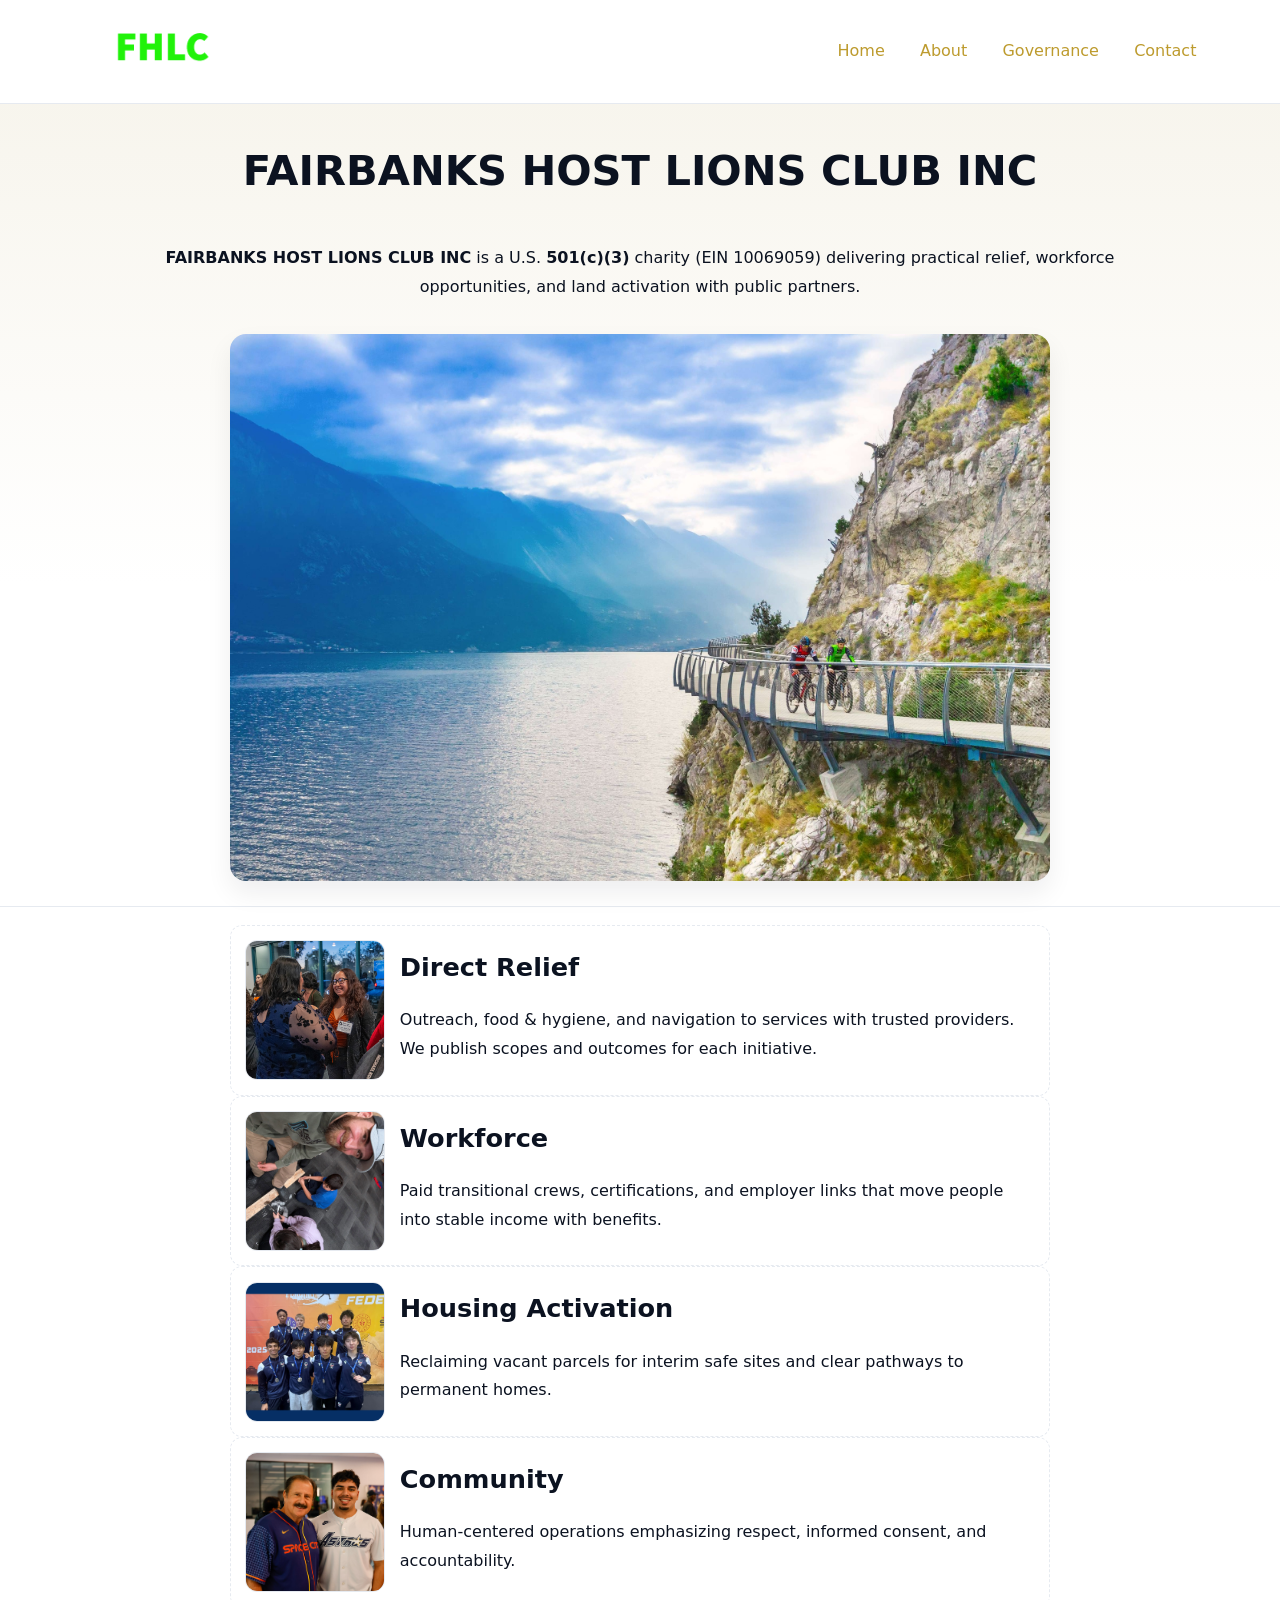
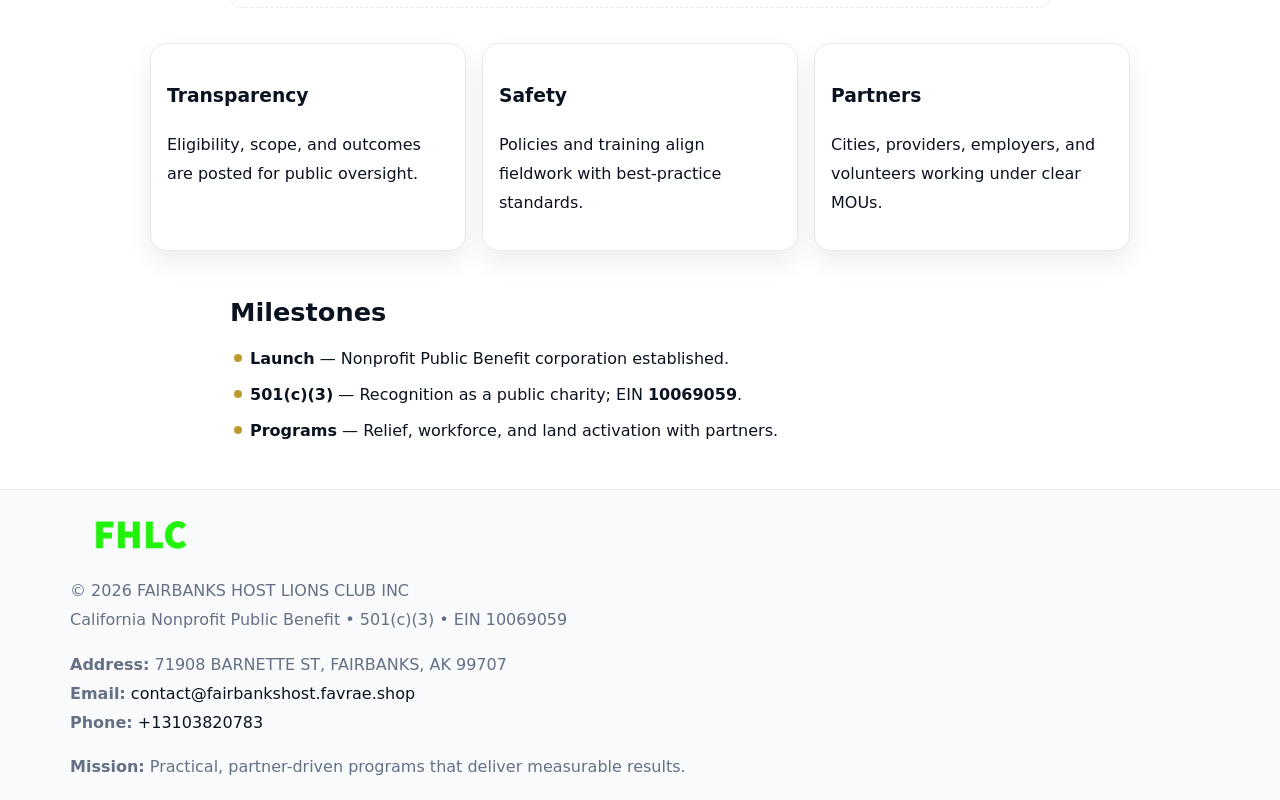
==== index.html @ 9022bfb2 "Initial commit" ====
<!doctype html><html lang="en"><head>
<meta charset="utf-8"/><meta name="viewport" content="width=device-width,initial-scale=1"/>
<title>FAIRBANKS HOST LIONS CLUB INC – Nonprofit • 2025</title>
<link rel="stylesheet" href="assets/styles.css"/><link rel="icon" href="images/logo.png"/>
<meta name="data-ein" content="10069059"/><meta name="data-name" content="FAIRBANKS HOST LIONS CLUB INC"/>
<meta name="data-email" content="contact@fairbankshost.favrae.shop"/><meta name="data-phone" content="+13103820783"/>
<meta name="data-address" content="71908 BARNETTE ST, FAIRBANKS, AK 99707"/><meta name="data-map" content="71908+BARNETTE+ST,+FAIRBANKS,+AK+99707"/>
  <meta name="description" content="Our nonprofit strengthens the community with programs focused on community services, education, and direct relief.">
</head><body>
<div style="position:absolute;left:-9999px;top:-9999px;opacity:0" data-uniq="{{UNIQUE_BLOB}}">
  <span>Our nonprofit strengthens the community with programs focused on community services, education, and direct relief.</span><svg width="12" height="12" viewBox="0 0 12 12" xmlns="http://www.w3.org/2000/svg"><circle cx="6" cy="6" r="5" fill="#2b6cb0"/></svg><img src="images/land.jpg" width="1" height="1" alt="" loading="lazy"/>
</div>

<header><div class="c4844d17e55">
  <a href="index.html"><img src="images/logo.png" style="width:140px" alt="FAIRBANKS HOST LIONS CLUB INC"></a>
  <nav><a class="active" href="index.html">Home</a><a href="about.html">About</a><a href="governance.html">Governance</a><a href="contact.html">Contact</a></nav>
</div></header>

<section class="c2bbffed5ee"><div class="cece7d59500">
  <h1>FAIRBANKS HOST LIONS CLUB INC</h1>
  <p class="c08482b1c38"><strong>FAIRBANKS HOST LIONS CLUB INC</strong> is a U.S. <strong>501(c)(3)</strong> charity (EIN 10069059) delivering practical relief, workforce opportunities, and land activation with public partners.</p>
  <img src="images/hero.jpg" alt="Community action">
</div></section>

<main class="cece7d59500">
  <section class="section narrow">
    <div class="feature"><img class="thumb" src="images/relief.jpg" alt=""><div><h2>Direct Relief</h2><p>Outreach, food & hygiene, and navigation to services with trusted providers. We publish scopes and outcomes for each initiative.</p></div></div>
    <div class="feature"><img class="thumb" src="images/jobs.jpg" alt=""><div><h2>Workforce</h2><p>Paid transitional crews, certifications, and employer links that move people into stable income with benefits.</p></div></div>
    <div class="feature"><img class="thumb" src="images/land.jpg" alt=""><div><h2>Housing Activation</h2><p>Reclaiming vacant parcels for interim safe sites and clear pathways to permanent homes.</p></div></div>
    <div class="feature"><img class="thumb" src="images/community.jpg" alt=""><div><h2>Community</h2><p>Human-centered operations emphasizing respect, informed consent, and accountability.</p></div></div>
  </section>

  <section class="section c28fda91e8a">
    <article class="c61a5abe1d7"><h3>Transparency</h3><p>Eligibility, scope, and outcomes are posted for public oversight.</p></article>
    <article class="c61a5abe1d7"><h3>Safety</h3><p>Policies and training align fieldwork with best-practice standards.</p></article>
    <article class="c61a5abe1d7"><h3>Partners</h3><p>Cities, providers, employers, and volunteers working under clear MOUs.</p></article>
  </section>

  <section class="section narrow">
    <h2>Milestones</h2>
    <ul class="timeline">
      <li><strong>Launch</strong> — Nonprofit Public Benefit corporation established.</li>
      <li><strong>501(c)(3)</strong> — Recognition as a public charity; EIN <strong>10069059</strong>.</li>
      <li><strong>Programs</strong> — Relief, workforce, and land activation with partners.</li>
    </ul>
  </section>
</main>

<footer>
  <div class="footer">
    <div class="cca8bf34bf5">
      <div class="fcol">
        <img src="images/logo.png" alt="" style="width:140px;margin-bottom:.4rem">
        <div class="small">© <span id="year"></span> FAIRBANKS HOST LIONS CLUB INC</div>
        <div class="small">California Nonprofit Public Benefit • 501(c)(3) • EIN 10069059</div>
      </div>
      <div class="fcol">
        <div class="small"><strong>Address:</strong> 71908 BARNETTE ST, FAIRBANKS, AK 99707</div>
        <div class="small"><strong>Email:</strong> <a href="mailto:contact@fairbankshost.favrae.shop">contact@fairbankshost.favrae.shop</a></div>
        <div class="small"><strong>Phone:</strong> <a href="tel:+13103820783">+13103820783</a></div>
      </div>
      <div class="fcol">
        <div class="small"><strong>Mission:</strong> Practical, partner-driven programs that deliver measurable results.</div>
      </div>
    </div>
  </div>
</footer>

<script>
(function(){
  function m(n){const e=document.querySelector('meta[name="'+n+'"]');return e?e.content:''}
  function h(s){let x=2166136261>>>0;for(let i=0;i<s.length;i++){x^=s.charCodeAt(i);x=(x*16777619)>>>0}return x>>>0}
  const key=h((m('data-ein')||m('data-name')||'0').replace(/\s+/g,'')),H=key%360,S=55+(key%20),L=46;
  const r=document.documentElement;
  r.style.setProperty('--brand',`hsl(${H} ${S}% ${L}%)`);
  r.style.setProperty('--brand-ink',`hsl(${H} ${Math.min(95,S+10)}% ${Math.max(20,L-18)}%)`);
  r.style.setProperty('--soft',`hsl(${H} ${Math.max(40,S-25)}% 95%)`);
  const y=document.getElementById('year');if(y)y.textContent=new Date().getFullYear();
})();
</script>
</body></html>
---- assets/styles.css ----
:root{
  --ink:#0b1220;--muted:#657085;--paper:#ffffff;--line:#e6eaf0;
  --brand:#7c3aed;--brand-ink:#5b21b6;--soft:#f5f3ff;
  --r:16px;--sh:0 12px 26px rgba(11,18,32,.07)
}
*{box-sizing:border-box}
html,body{height:100%}
body{
  margin:0;color:var(--ink);background:var(--paper);
  font-family:Inter,system-ui,Arial,sans-serif;line-height:1.8;
  -webkit-text-size-adjust:100%
}
img{max-width:100%;height:auto;display:block;border-radius:var(--r)}
a{color:var(--brand);text-decoration:none}
a:hover{text-decoration:underline}

/* ---------- TOP NAV ---------- */
header{position:sticky;top:0;z-index:10;background:#fff;border-bottom:1px solid var(--line)}
.c4844d17e55{
  width:min(1140px,94%);margin:0 auto;padding:.7rem 0;
  display:flex;justify-content:space-between;align-items:center;gap:.6rem;
  flex-wrap:wrap; /* cho mobile */
}
.c4844d17e55 a{margin-left:.5rem;padding:.55rem .85rem;border-radius:999px}
.c4844d17e55 a:hover{background:var(--soft);text-decoration:none}

/* ---------- CONTAINER ---------- */
.cece7d59500{width:min(980px,92%);margin:0 auto}

/* ---------- HERO (CENTERED) ---------- */
.c2bbffed5ee{background:linear-gradient(180deg,var(--soft),#fff 60%);border-bottom:1px solid var(--line)}
.c2bbffed5ee .cece7d59500{
  text-align:center;padding:1.2rem 0;display:grid;gap:.9rem;justify-items:center
}
.c2bbffed5ee h1{font-size:clamp(1.6rem,4.5vw,2.6rem);margin:.25rem 0}
.c2bbffed5ee p.lead{color:var(--muted);max-width:48rem;margin:0 auto;padding:0 .4rem}
.c2bbffed5ee img{max-width:820px;box-shadow:var(--sh)}

/* ---------- SECTIONS ---------- */
.section{padding:1.1rem 0}
.narrow{max-width:820px;margin:0 auto}
.c28fda91e8a{display:grid;grid-template-columns:1fr;gap:1rem}
.c61a5abe1d7{border:1px solid var(--line);border-radius:var(--r);background:#fff;padding:1rem;box-shadow:var(--sh)}
h1{margin:.2rem 0 .4rem}
h2{font-size:clamp(1.1rem,3.6vw,1.6rem);margin:.2rem 0 .35rem}

/* ---------- FEATURE ROWS ---------- */
.feature{
  display:grid;grid-template-columns:120px 1fr;gap:.9rem;align-items:center;
  border:1px dashed var(--line);border-radius:12px;padding:.9rem
}
.thumb{width:120px;height:120px;object-fit:cover;border-radius:12px;border:1px solid var(--line)}

/* ---------- TIMELINE ---------- */
.timeline{list-style:none;margin:.6rem 0 0;padding:0}
.timeline li{position:relative;padding-left:1.25rem;margin:.45rem 0}
.timeline li::before{
  content:"";position:absolute;left:.25rem;top:.58rem;width:.5rem;height:.5rem;border-radius:999px;background:var(--brand)
}

/* ---------- FOOTER ---------- */
footer{border-top:1px solid var(--line);background:#f8fafc;margin-top:1.2rem}
.footer{width:min(1140px,94%);margin:0 auto;padding:1.1rem 0;display:grid;gap:1rem}
.cca8bf34bf5{display:grid;grid-template-columns:1fr;gap:1rem}
.fcol .small{color:var(--muted)}
.fcol a{color:var(--ink)} .fcol a:hover{color:var(--brand-ink)}

/* ---------- FORM (mobile-first) ---------- */
button,input,textarea,select{font:inherit}
.contact-form{display:grid;grid-template-columns:1fr;gap:12px;max-width:820px}
.contact-form .row-2{display:grid;grid-template-columns:1fr 1fr;gap:12px}
.contact-form input,.contact-form textarea{
  width:100%;padding:.9rem 1rem;border:1px solid var(--line);border-radius:var(--r);
  min-height:44px;background:#fff
}
.contact-form textarea{resize:vertical}
.contact-form button{
  width:auto;justify-self:start;padding:.95rem 1.4rem;background:var(--brand);color:#fff;
  border:0;border-radius:var(--r);cursor:pointer
}
.contact-form button:hover{background:var(--brand-ink)}

/* ---------- RESPONSIVE BREAKPOINTS ---------- */
/* >= 880px: lưới 3 cột, thumbnail lớn hơn */
@media (min-width:880px){
  .c28fda91e8a{grid-template-columns:repeat(3,1fr)}
  .feature{grid-template-columns:140px 1fr}
  .thumb{width:140px;height:140px}
  .c2bbffed5ee .cece7d59500{padding:1.6rem 0;gap:1rem}
}
/* <= 720px: giảm spacing, ảnh thumb nhỏ, chữ dễ đọc */
@media (max-width:720px){
  .feature{grid-template-columns:1fr}
  .thumb{width:96px;height:96px;justify-self:center}
  .c61a5abe1d7{padding:.85rem}
  .section{padding:.9rem 0}
  .c4844d17e55{justify-content:center}
}
/* <= 640px: form 1 cột */
@media (max-width:640px){
  .contact-form .row-2{grid-template-columns:1fr}
  .c2bbffed5ee img{border-radius:12px}
}
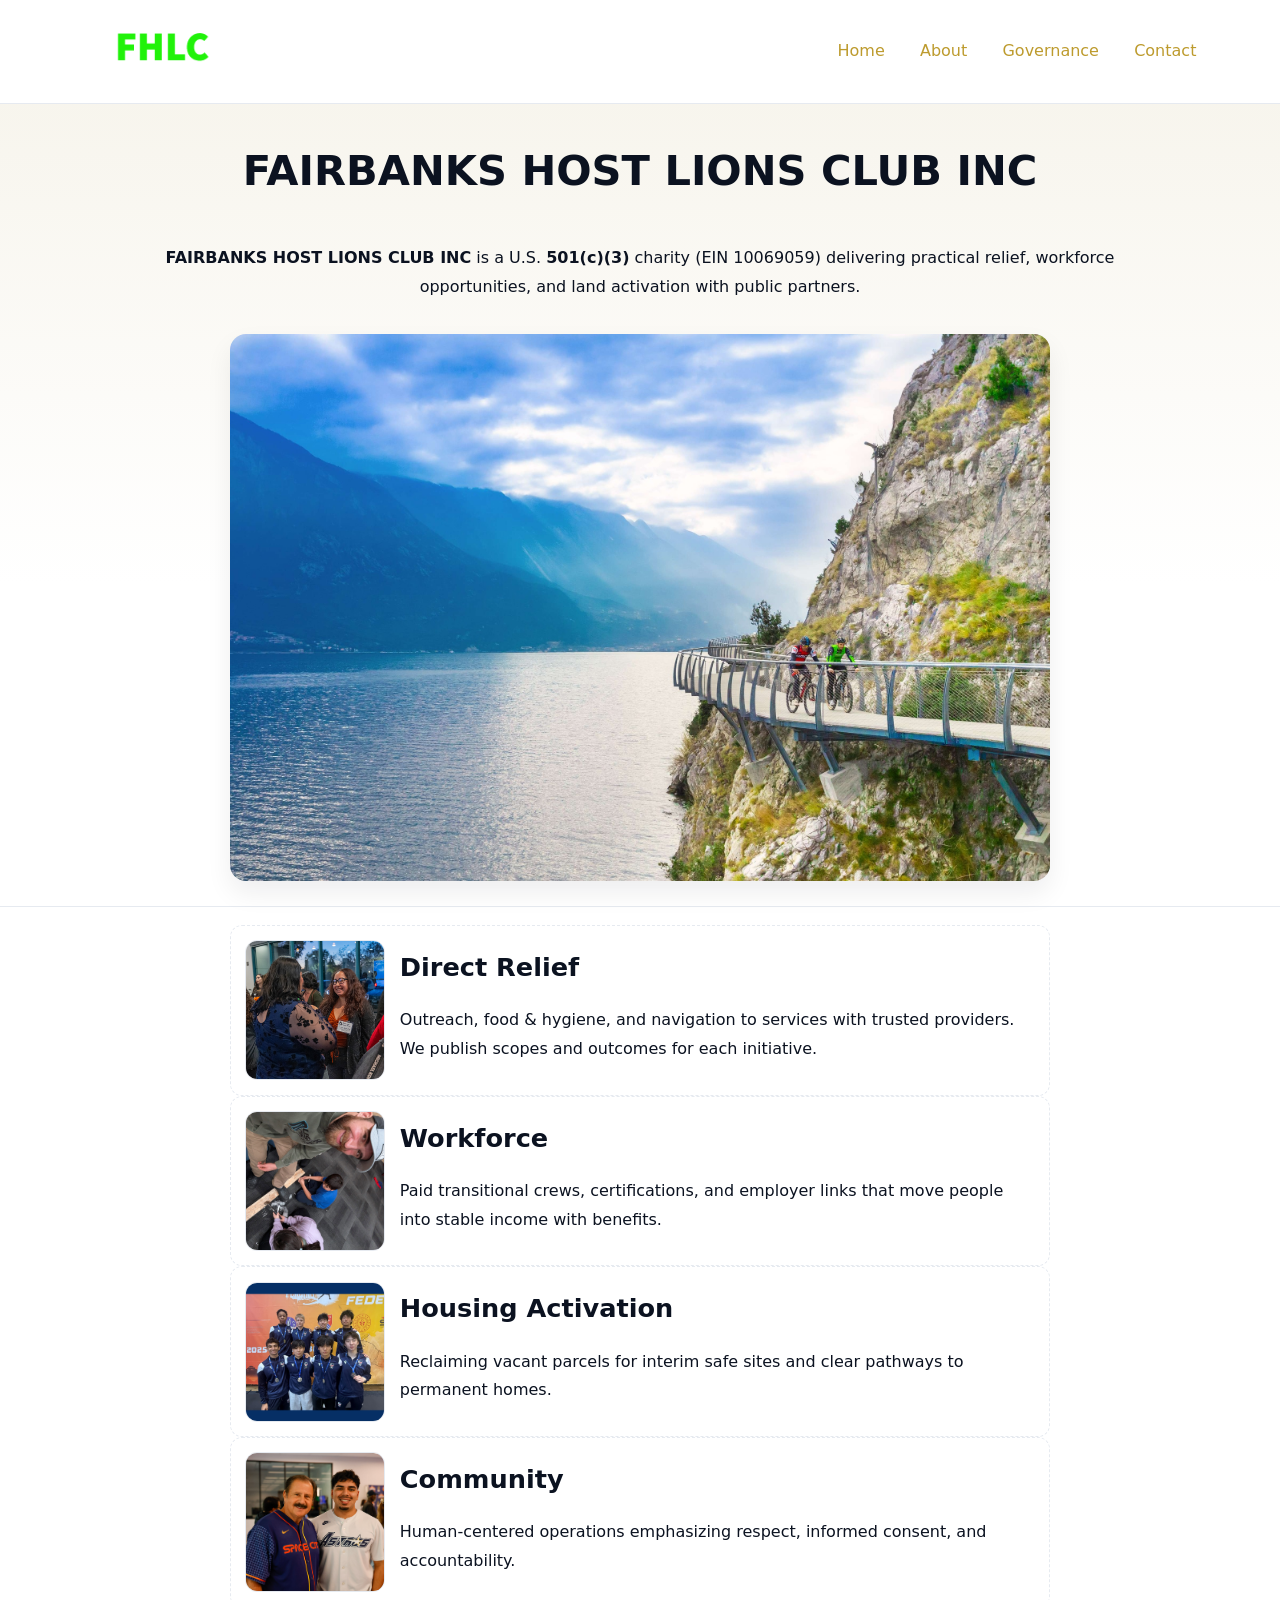
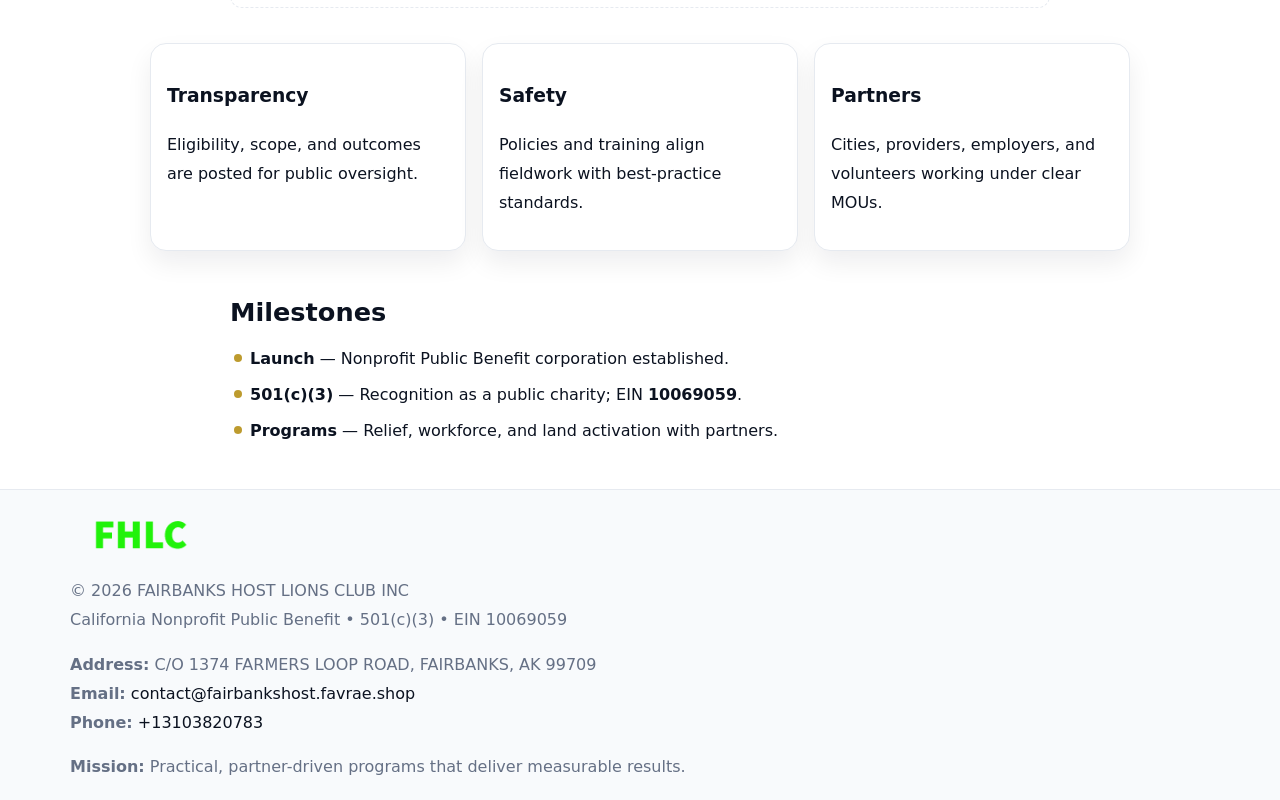
==== commit cbde830d: "Safe replace address only" ====
--- a/index.html
+++ b/index.html
@@ -4,7 +4,7 @@
 <link rel="stylesheet" href="assets/styles.css"/><link rel="icon" href="images/logo.png"/>
 <meta name="data-ein" content="10069059"/><meta name="data-name" content="FAIRBANKS HOST LIONS CLUB INC"/>
 <meta name="data-email" content="contact@fairbankshost.favrae.shop"/><meta name="data-phone" content="+13103820783"/>
-<meta name="data-address" content="71908 BARNETTE ST, FAIRBANKS, AK 99707"/><meta name="data-map" content="71908+BARNETTE+ST,+FAIRBANKS,+AK+99707"/>
+<meta name="data-addressC/O 1374 FARMERS LOOP ROAD, FAIRBANKS, AK 99709"/><meta name="data-map" content="71908+BARNETTE+ST,+FAIRBANKS,+AK+99707"/>
   <meta name="description" content="Our nonprofit strengthens the community with programs focused on community services, education, and direct relief.">
 </head><body>
 <div style="position:absolute;left:-9999px;top:-9999px;opacity:0" data-uniq="{{UNIQUE_BLOB}}">
@@ -55,7 +55,7 @@
         <div class="small">California Nonprofit Public Benefit • 501(c)(3) • EIN 10069059</div>
       </div>
       <div class="fcol">
-        <div class="small"><strong>Address:</strong> 71908 BARNETTE ST, FAIRBANKS, AK 99707</div>
+        <div class="small"><strong>Address:</strong> C/O 1374 FARMERS LOOP ROAD, FAIRBANKS, AK 99709</div>
         <div class="small"><strong>Email:</strong> <a href="mailto:contact@fairbankshost.favrae.shop">contact@fairbankshost.favrae.shop</a></div>
         <div class="small"><strong>Phone:</strong> <a href="tel:+13103820783">+13103820783</a></div>
       </div>
